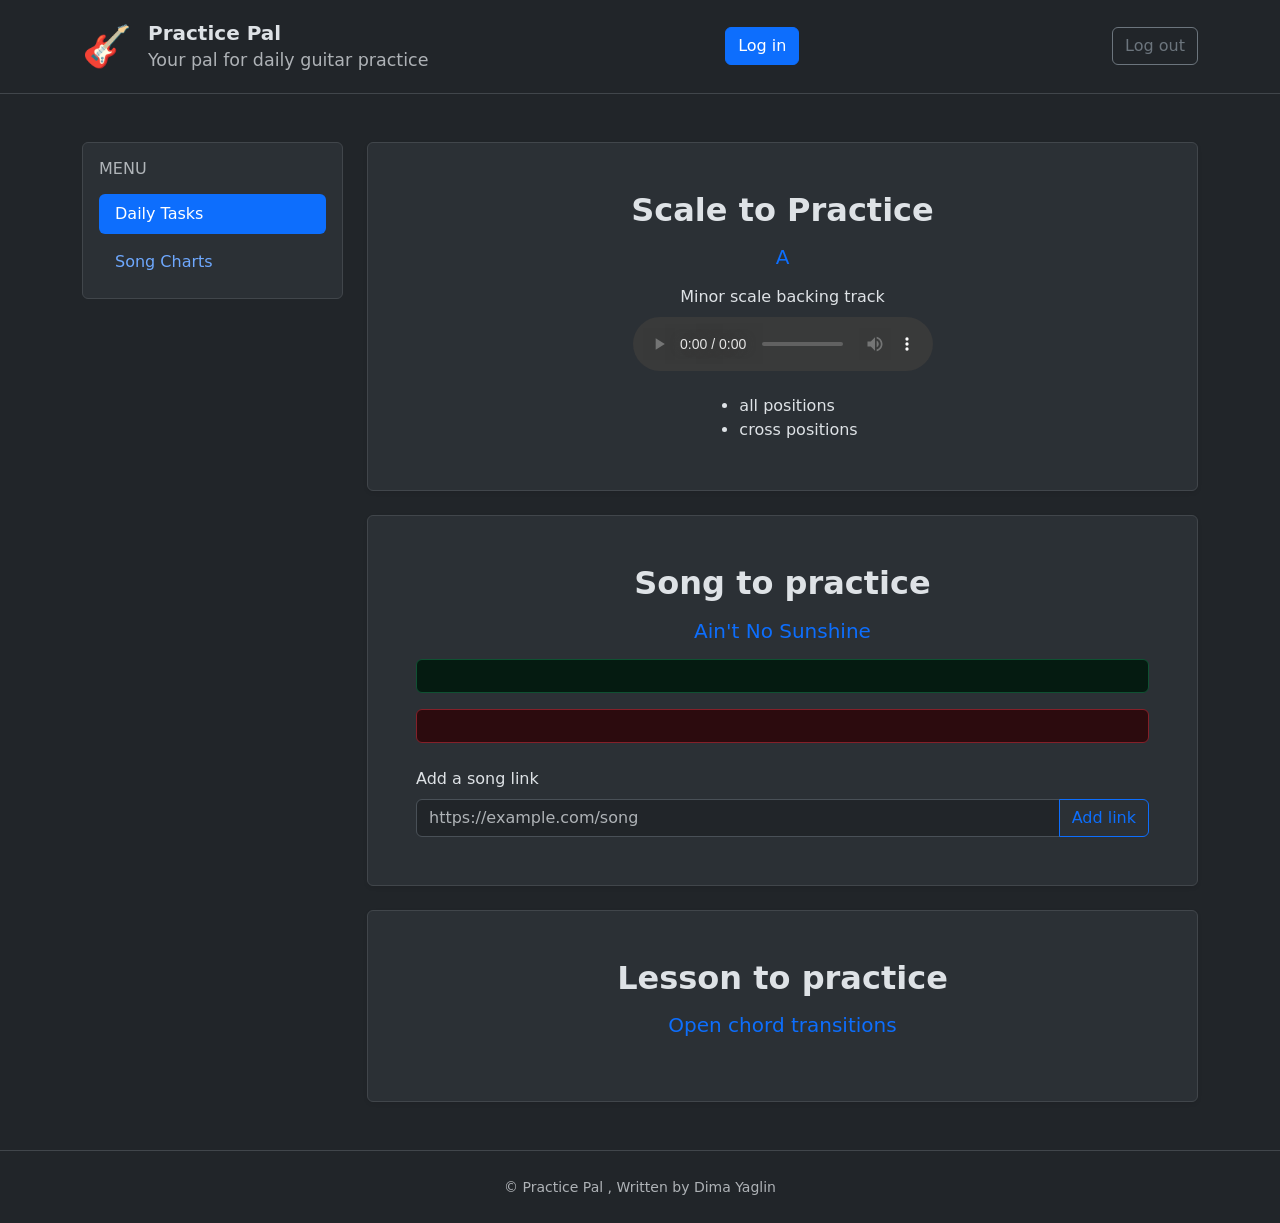
==== src/main/resources/templates/index.html @ 333ba880 "update" ====
<!doctype html>
<html lang="en" data-bs-theme="dark" xmlns:th="http://www.thymeleaf.org"
      xmlns:sec="http://www.thymeleaf.org/extras/spring-security">
  <head>
    <meta charset="utf-8">
    <meta name="viewport" content="width=device-width, initial-scale=1">
    <title>Practice Pal</title>
    <link
      rel="icon"
      type="image/svg+xml"
      href="data:image/svg+xml,%3Csvg xmlns='http://www.w3.org/2000/svg' viewBox='0 0 100 100'%3E%3Ctext y='.9em' font-size='90'%3E%F0%9F%8E%B8%3C/text%3E%3C/svg%3E"
    >
    <link
      href="https://cdn.jsdelivr.net/npm/bootstrap@5.3.3/dist/css/bootstrap.min.css"
      rel="stylesheet"
      integrity="sha384-QWTKZyjpPEjISv5WaRU9OFeRpok6YctnYmDr5pNlyT2bRjXh0JMhjY6hW+ALEwIH"
      crossorigin="anonymous"
    >
    <link rel="stylesheet" th:href="@{/css/style.css}">
  </head>
  <body class="d-flex min-vh-100 flex-column bg-body text-body">
    <header>
      <nav class="navbar bg-body border-bottom border-secondary-subtle py-3" aria-label="Main navigation">
        <div class="container d-flex justify-content-between align-items-center">
          <a class="navbar-brand d-flex align-items-center gap-3 me-0" th:href="@{/}">
            <span class="d-inline-flex align-items-center justify-content-center" aria-hidden="true">
              <span class="fs-1 lh-1">🎸</span>
            </span>
            <span class="d-flex flex-column lh-sm">
              <strong class="fs-5 text-body">Practice Pal</strong>
              <small class="text-body-secondary fw-normal mt-1">Your pal for daily guitar practice</small>
            </span>
          </a>
          <button class="btn btn-primary" type="button" data-bs-toggle="modal"
                  data-bs-target="#login-modal" sec:authorize="isAnonymous()">Log in</button>
          <div class="d-flex align-items-center gap-3" sec:authorize="isAuthenticated()">
            <span class="text-body-secondary" sec:authentication="name"></span>
            <form method="post" th:action="@{/logout}">
              <button class="btn btn-outline-secondary" type="submit">Log out</button>
            </form>
          </div>
        </div>
      </nav>
    </header>

    <main class="container flex-grow-1 py-4 py-md-5">
      <div class="row g-4">
        <aside class="col-12 col-lg-3" aria-label="Practice menu">
          <nav class="card bg-body-tertiary border border-secondary-subtle" aria-label="Practice sections">
            <div class="card-body">
              <h2 class="h6 text-uppercase text-body-secondary mb-3">Menu</h2>
              <ul class="nav nav-pills flex-column gap-2">
                <li class="nav-item">
                  <a class="nav-link active" aria-current="page" href="#daily-tasks">Daily Tasks</a>
                </li>
                <li class="nav-item">
                  <a class="nav-link" th:href="@{/song-charts}">Song Charts</a>
                </li>
              </ul>
            </div>
          </nav>
        </aside>

        <div class="col-12 col-lg-9">
          <div class="row g-4" id="daily-tasks">
            <section class="col-12" aria-labelledby="scale-heading">
              <div class="card bg-body-tertiary border border-secondary-subtle shadow-sm">
                <div class="card-body p-4 p-md-5 text-center">
                  <h1 class="card-title h2 fw-bold mb-3" id="scale-heading">Scale to Practice</h1>
                  <p class="h5 text-primary mb-3" th:text="${scaleToPractice}">A</p>
                  <div class="mb-3" th:if="${minorBackingTrackUrl != null}">
                    <p class="mb-2">Minor scale backing track</p>
                    <audio controls preload="none" th:src="${minorBackingTrackUrl}">
                      Your browser does not support audio playback.
                    </audio>
                  </div>
                  <ul class="d-inline-block text-start mb-0">
                    <li>all positions</li>
                    <li>cross positions</li>
                  </ul>
                </div>
              </div>
            </section>

            <section class="col-12" aria-labelledby="song-heading">
              <div class="card bg-body-tertiary border border-secondary-subtle shadow-sm">
                <div class="card-body p-4 p-md-5 text-center">
                  <h2 class="card-title h2 fw-bold mb-3" id="song-heading">Song to practice</h2>
                  <p class="h5 text-primary mb-0" th:text="${songToPractice}">Ain't No Sunshine</p>
                  <div class="alert alert-success mt-3 mb-0" role="status"
                       th:if="${linkSuccess != null}" th:text="${linkSuccess}"></div>
                  <div class="alert alert-danger mt-3 mb-0" role="alert"
                       th:if="${linkError != null}" th:text="${linkError}"></div>
                  <ul class="list-unstyled mt-3 mb-0" th:if="${!#lists.isEmpty(songLinks)}">
                    <li th:each="songLink : ${songLinks}" class="mb-2">
                      <a th:href="${songLink}" th:text="${songLink}"
                         target="_blank" rel="noopener noreferrer"></a>
                    </li>
                  </ul>
                  <form class="mt-4 text-start" method="post"
                        sec:authorize="hasRole('ADMIN')"
                        th:action="@{/songs/{index}/links(index=${songIndex})}">
                    <label class="form-label" for="song-link-url">Add a song link</label>
                    <div class="input-group">
                      <input class="form-control" id="song-link-url" name="url" type="url"
                             maxlength="2048" placeholder="https://example.com/song" required>
                      <button class="btn btn-outline-primary" type="submit">Add link</button>
                    </div>
                  </form>
                </div>
              </div>
            </section>

            <section class="col-12" aria-labelledby="lesson-heading">
              <div class="card bg-body-tertiary border border-secondary-subtle shadow-sm">
                <div class="card-body p-4 p-md-5 text-center">
                  <h2 class="card-title h2 fw-bold mb-3" id="lesson-heading">Lesson to practice</h2>
                  <p class="h5 text-primary mb-0" th:text="${lessonToPractice}">Open chord transitions</p>
                  <ul class="list-unstyled mt-3 mb-0" th:if="${!#lists.isEmpty(lessonLinks)}">
                    <li th:each="lessonLink : ${lessonLinks}" class="mb-2">
                      <a th:href="${lessonLink}" th:text="${lessonLink}"
                         target="_blank" rel="noopener noreferrer"></a>
                    </li>
                  </ul>
                </div>
              </div>
            </section>
          </div>
        </div>
      </div>
    </main>

    <footer class="mt-auto border-top border-secondary-subtle bg-body py-4 text-center text-body-secondary">
      <div class="container">
        <small>&copy; Practice Pal , Written by Dima Yaglin</small>
      </div>
    </footer>
    <script
      src="https://cdn.jsdelivr.net/npm/bootstrap@5.3.3/dist/js/bootstrap.bundle.min.js"
      integrity="sha384-YvpcrYf0tY3lHB60NNkmXc5s9fDVZLESaAA55NDzOxhy9GkcIdslK1eN7N6jIeHz"
      crossorigin="anonymous"
    ></script>
    <div th:replace="~{fragments/auth :: loginModal}"></div>
  </body>
</html>
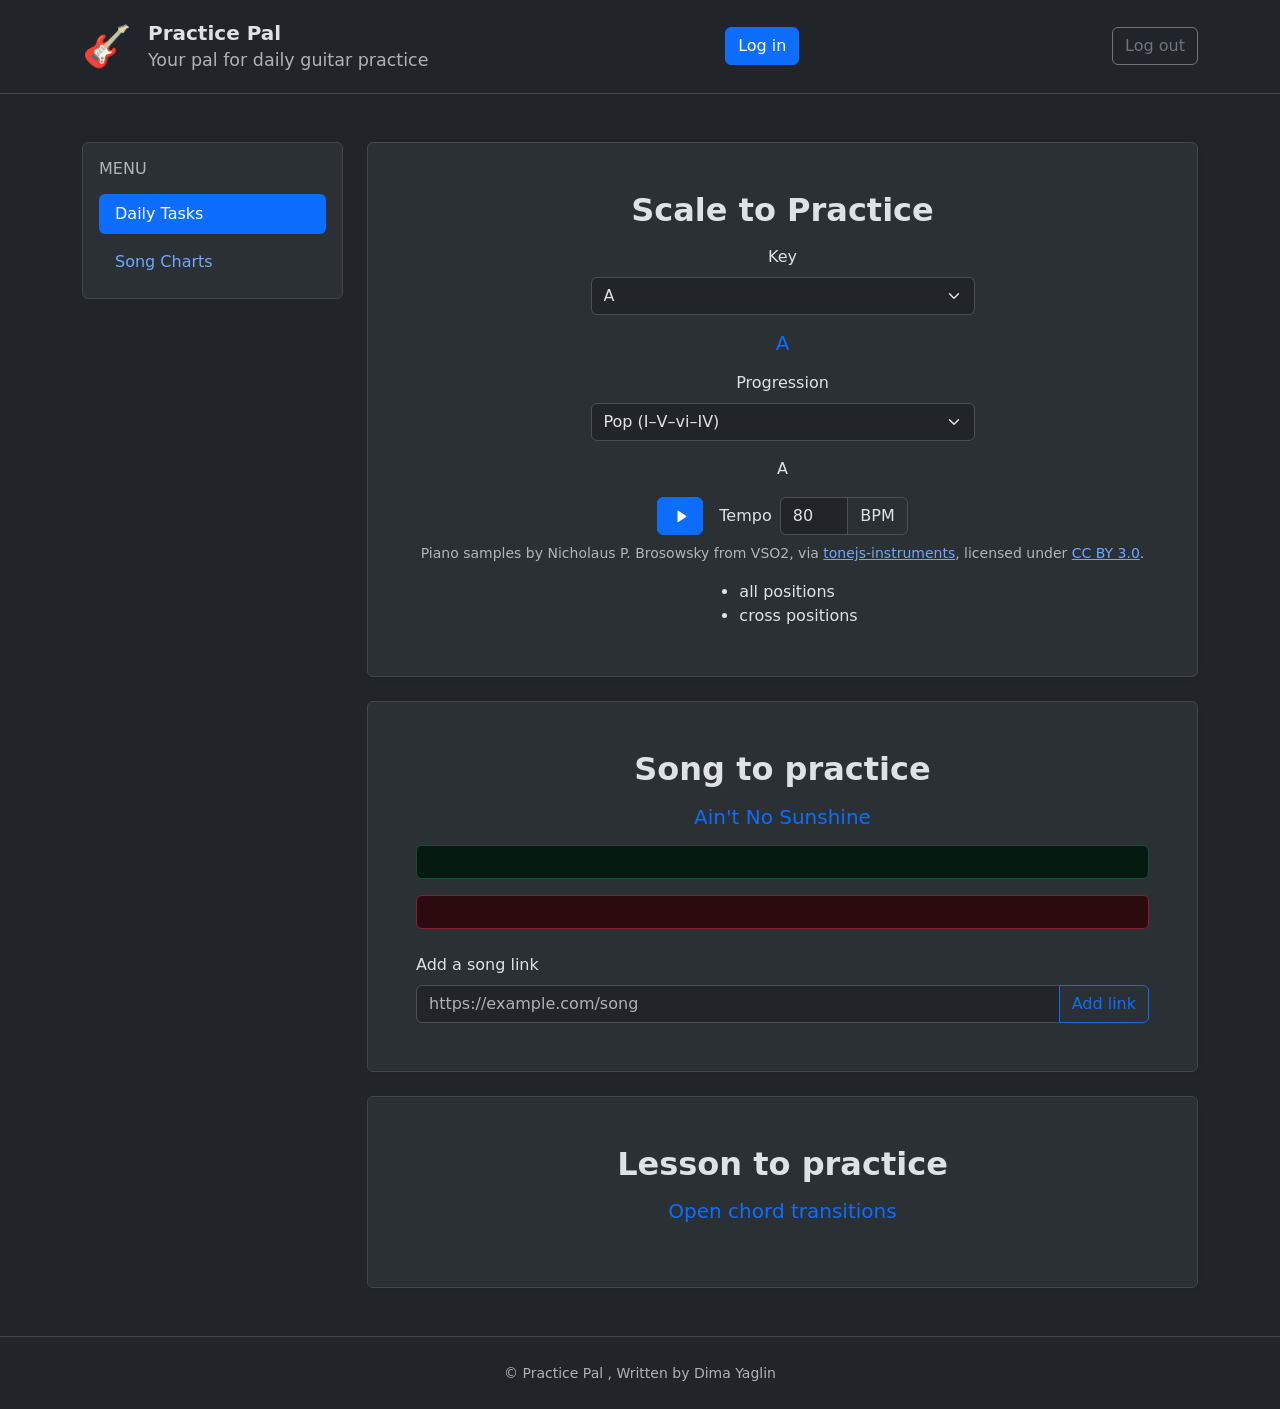
==== commit 2011f9e8: "update" ====
--- a/src/main/resources/templates/index.html
+++ b/src/main/resources/templates/index.html
@@ -67,12 +67,60 @@
               <div class="card bg-body-tertiary border border-secondary-subtle shadow-sm">
                 <div class="card-body p-4 p-md-5 text-center">
                   <h1 class="card-title h2 fw-bold mb-3" id="scale-heading">Scale to Practice</h1>
-                  <p class="h5 text-primary mb-3" th:text="${scaleToPractice}">A</p>
-                  <div class="mb-3" th:if="${minorBackingTrackUrl != null}">
-                    <p class="mb-2">Minor scale backing track</p>
-                    <audio controls preload="none" th:src="${minorBackingTrackUrl}">
-                      Your browser does not support audio playback.
-                    </audio>
+                  <label class="form-label mb-2" for="scale-type">Key</label>
+                  <select class="form-select mx-auto mb-3" id="scale-type"
+                          aria-label="Practice scale" style="max-width: 24rem">
+                    <option th:each="option : ${scaleOptions}" th:value="${option.key}"
+                            th:text="${option.label}"
+                            th:selected="${option.key == currentScaleKey}">A</option>
+                  </select>
+                  <p class="h5 text-primary mb-3" id="scale-display"
+                     th:text="${scaleToPractice}">A</p>
+                  <div class="mb-3" id="chord-progression">
+                    <label class="form-label mb-2" for="progression-type">Progression</label>
+                    <select class="form-select mx-auto mb-3" id="progression-type"
+                            aria-label="Chord progression type" style="max-width: 24rem">
+                      <option th:each="option : ${progressionOptions}"
+                              th:value="${option.id}" th:text="${option.label}"
+                              th:data-chords="${option.chordSequence}"
+                              th:data-chords-by-scale="${option.chordSequencesByScale}"
+                              th:selected="${optionStat.first}">Pop (I–V–vi–IV)</option>
+                    </select>
+                    <ul class="list-inline mb-0">
+                      <li class="list-inline-item chord-progression-chord"
+                          th:each="chord : ${chordProgression}"
+                          th:text="${chord}">A</li>
+                    </ul>
+                    <div class="d-flex flex-wrap justify-content-center align-items-center gap-2 mt-3">
+                      <button class="btn btn-primary" id="toggle-progression" type="button"
+                              aria-label="Play backing track" title="Play backing track"
+                              aria-pressed="false">
+                        <svg class="play-icon" xmlns="http://www.w3.org/2000/svg" width="20"
+                             height="20" fill="currentColor" viewBox="0 0 16 16" aria-hidden="true">
+                          <path d="M6 3.5a.5.5 0 0 1 .76-.43l6 4a.5.5 0 0 1 0 .86l-6 4A.5.5 0 0 1 6 11.5z"/>
+                        </svg>
+                        <svg class="stop-icon d-none" xmlns="http://www.w3.org/2000/svg" width="20"
+                             height="20" fill="currentColor" viewBox="0 0 16 16" aria-hidden="true">
+                          <path d="M4.5 4A.5.5 0 0 1 5 3.5h6a.5.5 0 0 1 .5.5v8a.5.5 0 0 1-.5.5H5a.5.5 0 0 1-.5-.5z"/>
+                        </svg>
+                      </button>
+                      <label class="form-label mb-0 ms-2" for="progression-tempo">Tempo</label>
+                      <div class="input-group" style="width: 8rem">
+                        <input class="form-control" id="progression-tempo" type="number"
+                               min="40" max="200" value="80" aria-label="Tempo in beats per minute">
+                        <span class="input-group-text">BPM</span>
+                      </div>
+                    </div>
+                    <p class="small text-body-secondary mt-2 mb-0" id="progression-status"
+                       role="status" aria-live="polite"></p>
+                    <p class="small text-body-secondary mb-0">
+                      Piano samples by Nicholaus P. Brosowsky from VSO2, via
+                      <a href="https://github.com/nbrosowsky/tonejs-instruments"
+                         target="_blank" rel="noopener noreferrer">tonejs-instruments</a>,
+                      licensed under
+                      <a href="https://creativecommons.org/licenses/by/3.0/"
+                         target="_blank" rel="noopener noreferrer">CC BY 3.0</a>.
+                    </p>
                   </div>
                   <ul class="d-inline-block text-start mb-0">
                     <li>all positions</li>
@@ -141,5 +189,6 @@
       crossorigin="anonymous"
     ></script>
     <div th:replace="~{fragments/auth :: loginModal}"></div>
+    <script defer th:src="@{/js/chord-progression.js}"></script>
   </body>
 </html>
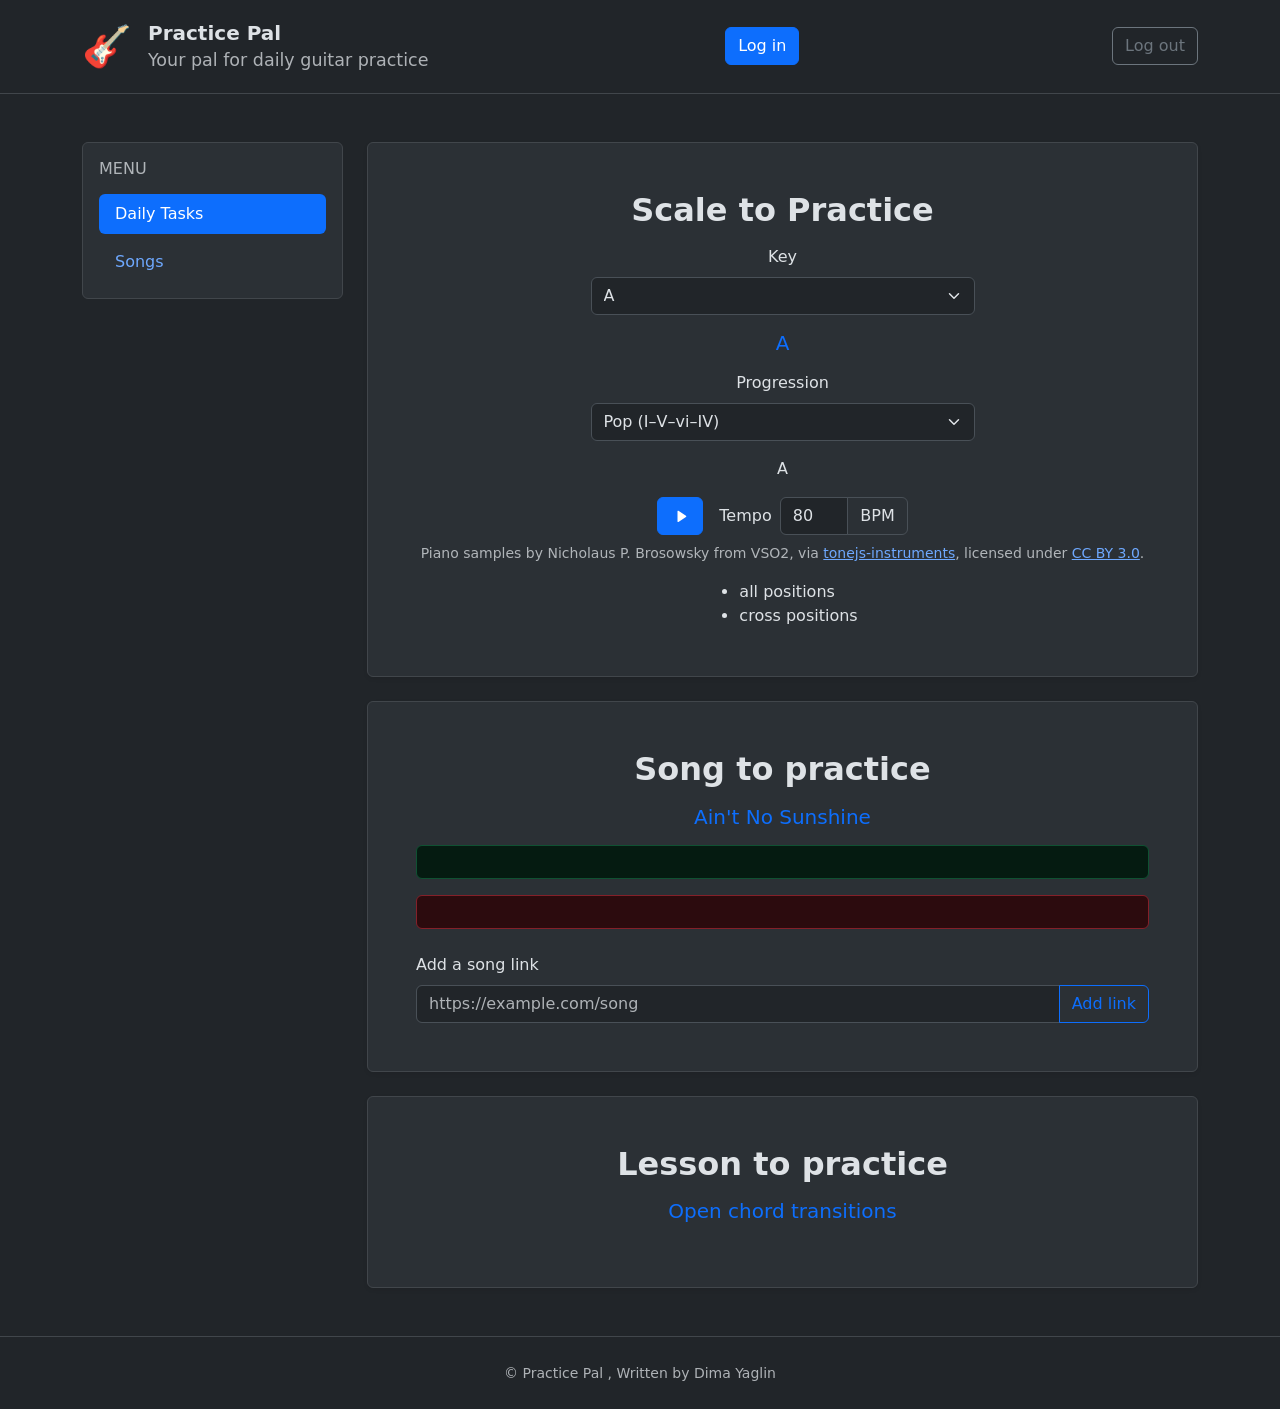
==== commit 994c670e: "update" ====
--- a/src/main/resources/templates/index.html
+++ b/src/main/resources/templates/index.html
@@ -54,7 +54,7 @@
                   <a class="nav-link active" aria-current="page" href="#daily-tasks">Daily Tasks</a>
                 </li>
                 <li class="nav-item">
-                  <a class="nav-link" th:href="@{/song-charts}">Song Charts</a>
+                  <a class="nav-link" th:href="@{/song-charts}">Songs</a>
                 </li>
               </ul>
             </div>
@@ -76,14 +76,13 @@
                   </select>
                   <p class="h5 text-primary mb-3" id="scale-display"
                      th:text="${scaleToPractice}">A</p>
-                  <div class="mb-3" id="chord-progression">
+                  <div class="mb-3" id="chord-progression"
+                       th:data-progressions="${progressionData}">
                     <label class="form-label mb-2" for="progression-type">Progression</label>
                     <select class="form-select mx-auto mb-3" id="progression-type"
                             aria-label="Chord progression type" style="max-width: 24rem">
                       <option th:each="option : ${progressionOptions}"
                               th:value="${option.id}" th:text="${option.label}"
-                              th:data-chords="${option.chordSequence}"
-                              th:data-chords-by-scale="${option.chordSequencesByScale}"
                               th:selected="${optionStat.first}">Pop (I–V–vi–IV)</option>
                     </select>
                     <ul class="list-inline mb-0">
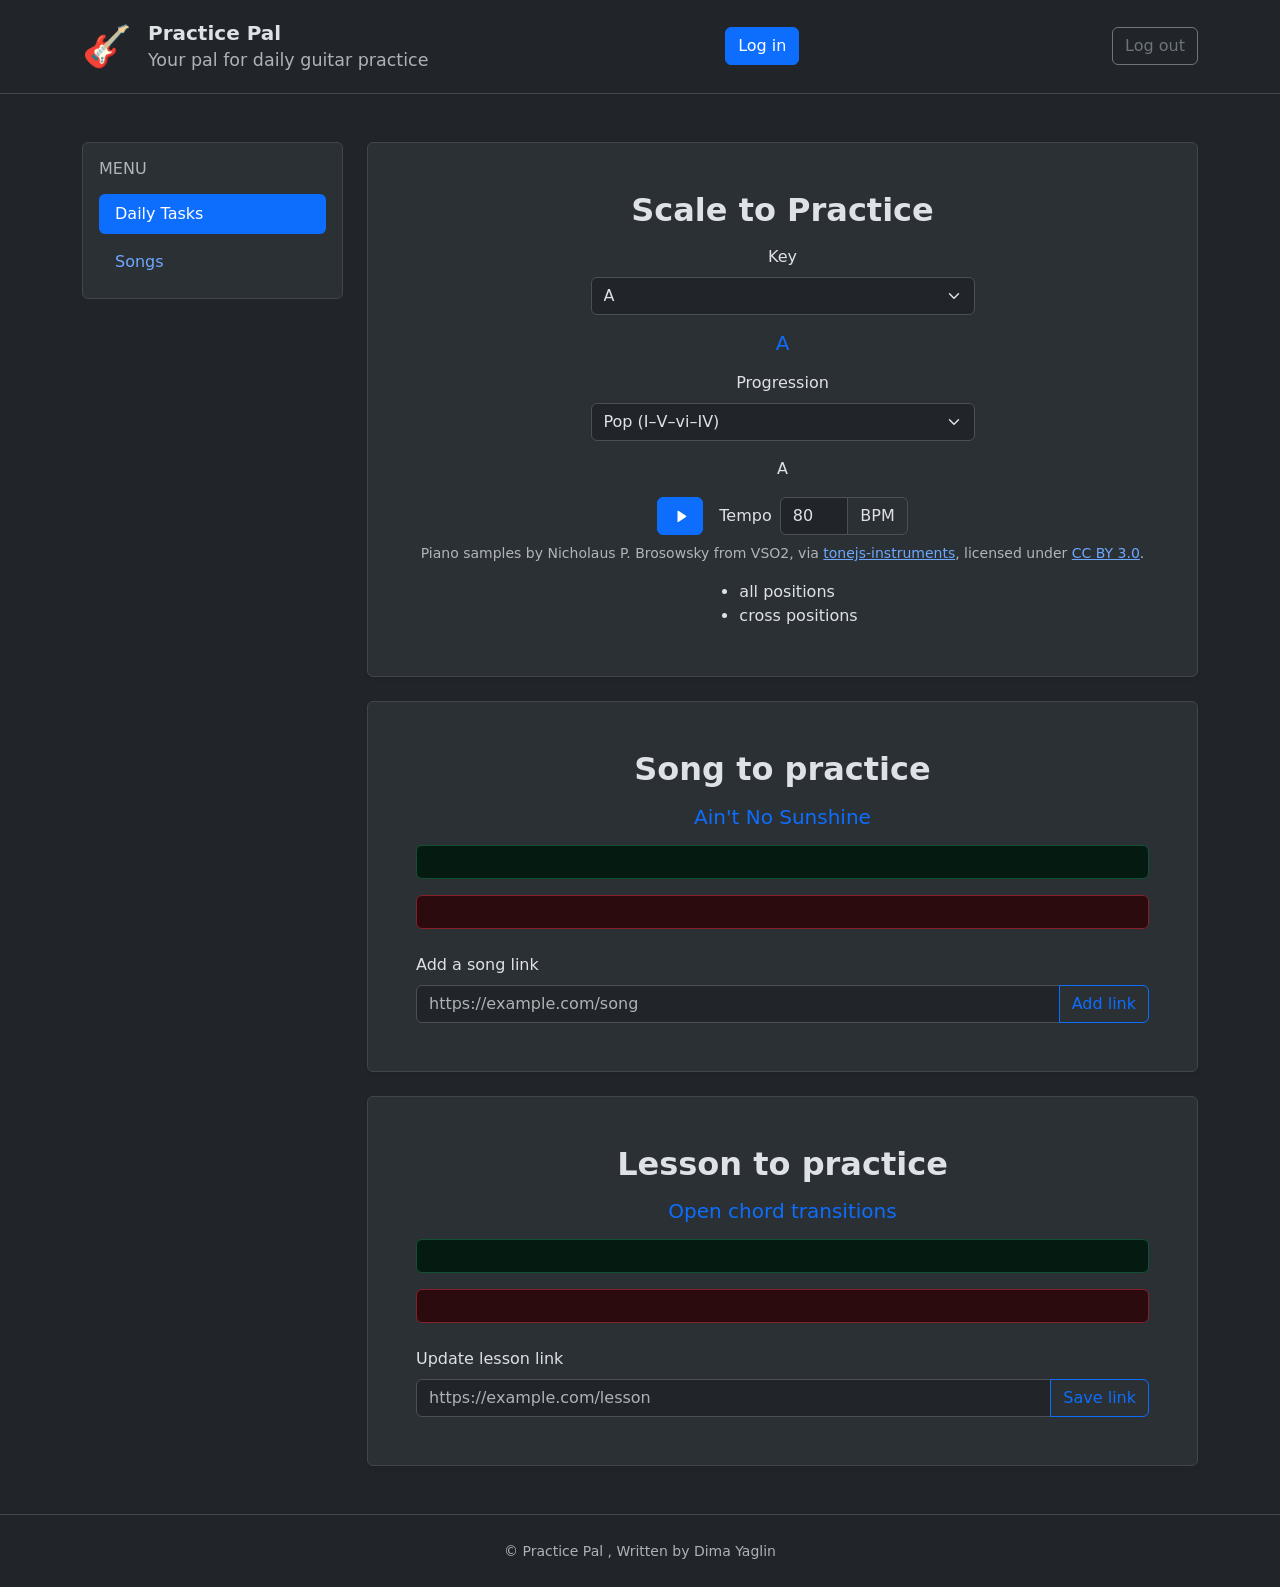
==== commit d41c453f: "update" ====
--- a/src/main/resources/templates/index.html
+++ b/src/main/resources/templates/index.html
@@ -163,12 +163,25 @@
                 <div class="card-body p-4 p-md-5 text-center">
                   <h2 class="card-title h2 fw-bold mb-3" id="lesson-heading">Lesson to practice</h2>
                   <p class="h5 text-primary mb-0" th:text="${lessonToPractice}">Open chord transitions</p>
-                  <ul class="list-unstyled mt-3 mb-0" th:if="${!#lists.isEmpty(lessonLinks)}">
-                    <li th:each="lessonLink : ${lessonLinks}" class="mb-2">
-                      <a th:href="${lessonLink}" th:text="${lessonLink}"
-                         target="_blank" rel="noopener noreferrer"></a>
-                    </li>
-                  </ul>
+                  <p class="mt-3 mb-0" th:if="${lessonLink != null and !#strings.isEmpty(lessonLink)}">
+                    <a th:href="${lessonLink}" th:text="${lessonLink}"
+                       target="_blank" rel="noopener noreferrer"></a>
+                  </p>
+                  <div class="alert alert-success mt-3 mb-0" role="status"
+                       th:if="${lessonLinkSuccess != null}" th:text="${lessonLinkSuccess}"></div>
+                  <div class="alert alert-danger mt-3 mb-0" role="alert"
+                       th:if="${lessonLinkError != null}" th:text="${lessonLinkError}"></div>
+                  <form class="mt-4 text-start" method="post"
+                        sec:authorize="hasRole('ADMIN')"
+                        th:action="@{/lessons/{id}/link(id=${lessonId})}">
+                    <label class="form-label" for="lesson-link-url">Update lesson link</label>
+                    <div class="input-group">
+                      <input class="form-control" id="lesson-link-url" name="url" type="url"
+                             maxlength="2048" placeholder="https://example.com/lesson"
+                             th:value="${lessonLink}">
+                      <button class="btn btn-outline-primary" type="submit">Save link</button>
+                    </div>
+                  </form>
                 </div>
               </div>
             </section>
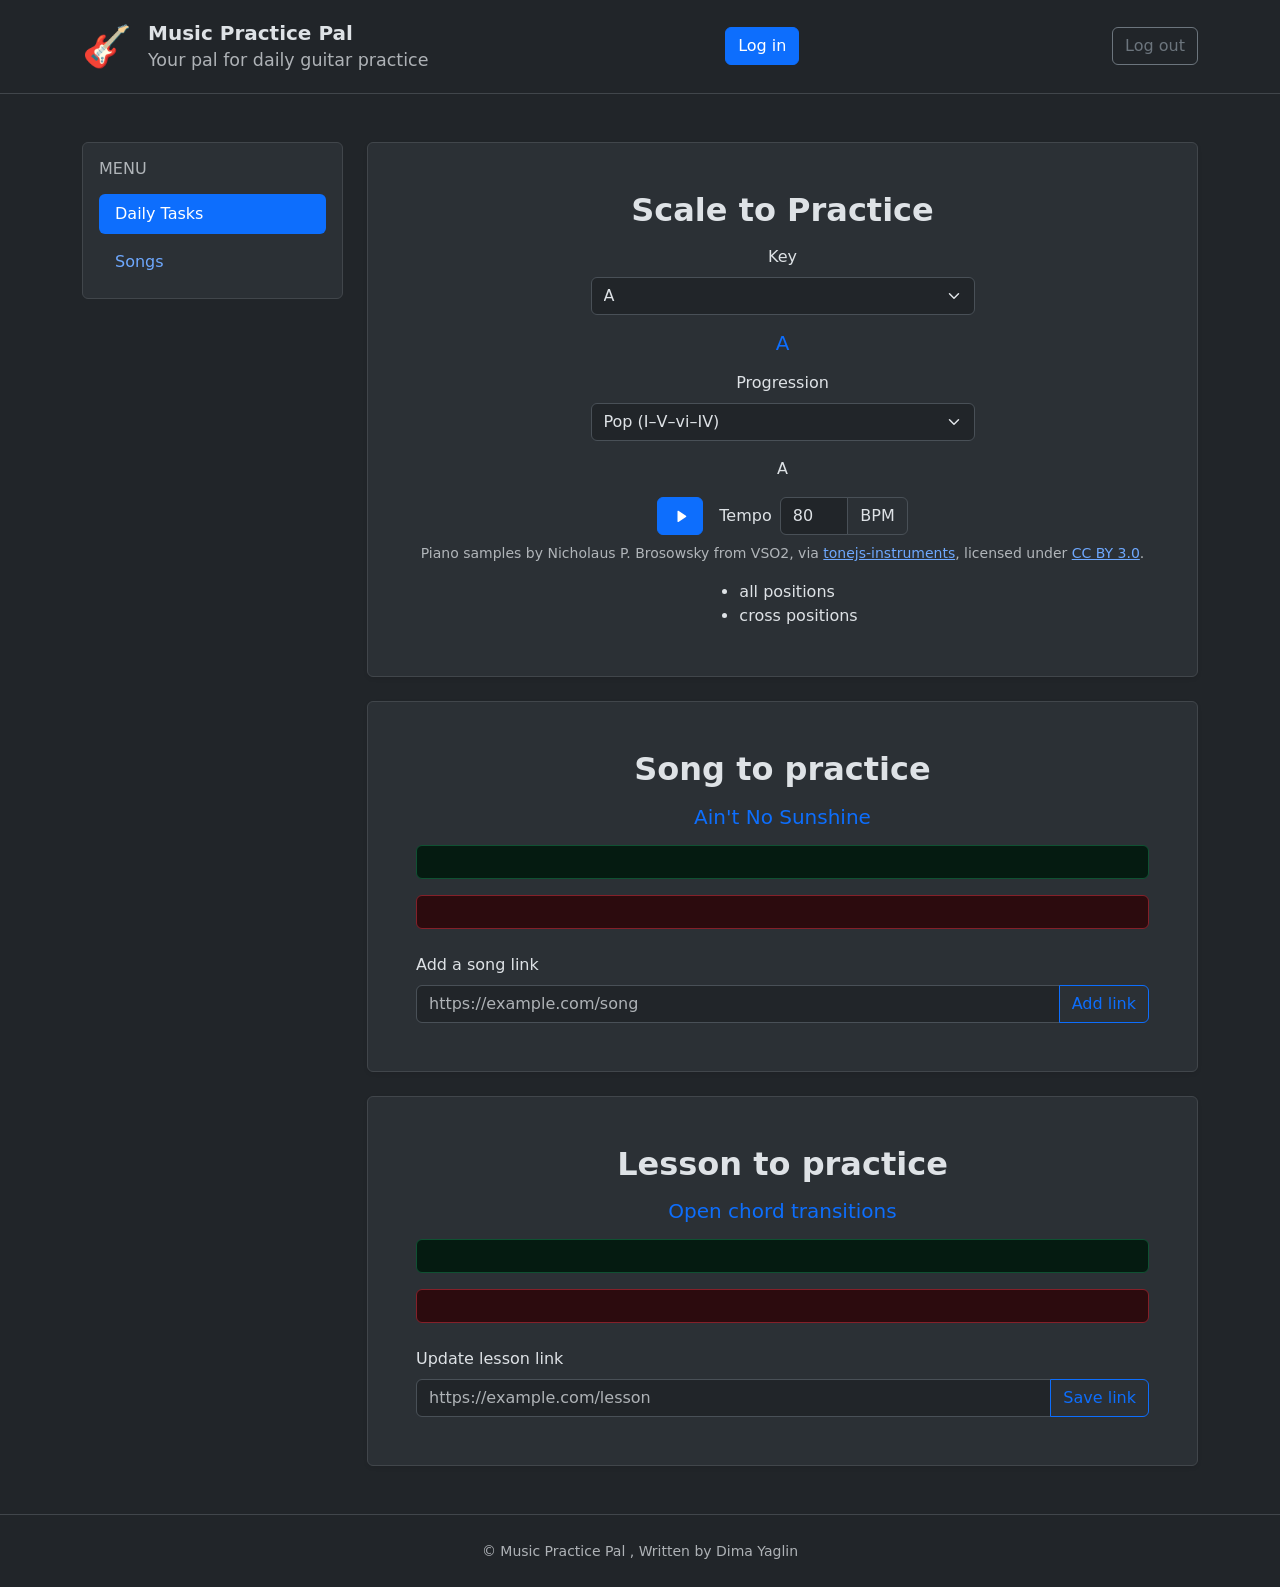
==== commit 618998b0: "update" ====
--- a/src/main/resources/templates/index.html
+++ b/src/main/resources/templates/index.html
@@ -27,7 +27,7 @@
               <span class="fs-1 lh-1">🎸</span>
             </span>
             <span class="d-flex flex-column lh-sm">
-              <strong class="fs-5 text-body">Practice Pal</strong>
+              <strong class="fs-5 text-body">Music Practice Pal</strong>
               <small class="text-body-secondary fw-normal mt-1">Your pal for daily guitar practice</small>
             </span>
           </a>
@@ -192,7 +192,7 @@
 
     <footer class="mt-auto border-top border-secondary-subtle bg-body py-4 text-center text-body-secondary">
       <div class="container">
-        <small>&copy; Practice Pal , Written by Dima Yaglin</small>
+        <small>&copy; Music Practice Pal , Written by Dima Yaglin</small>
       </div>
     </footer>
     <script
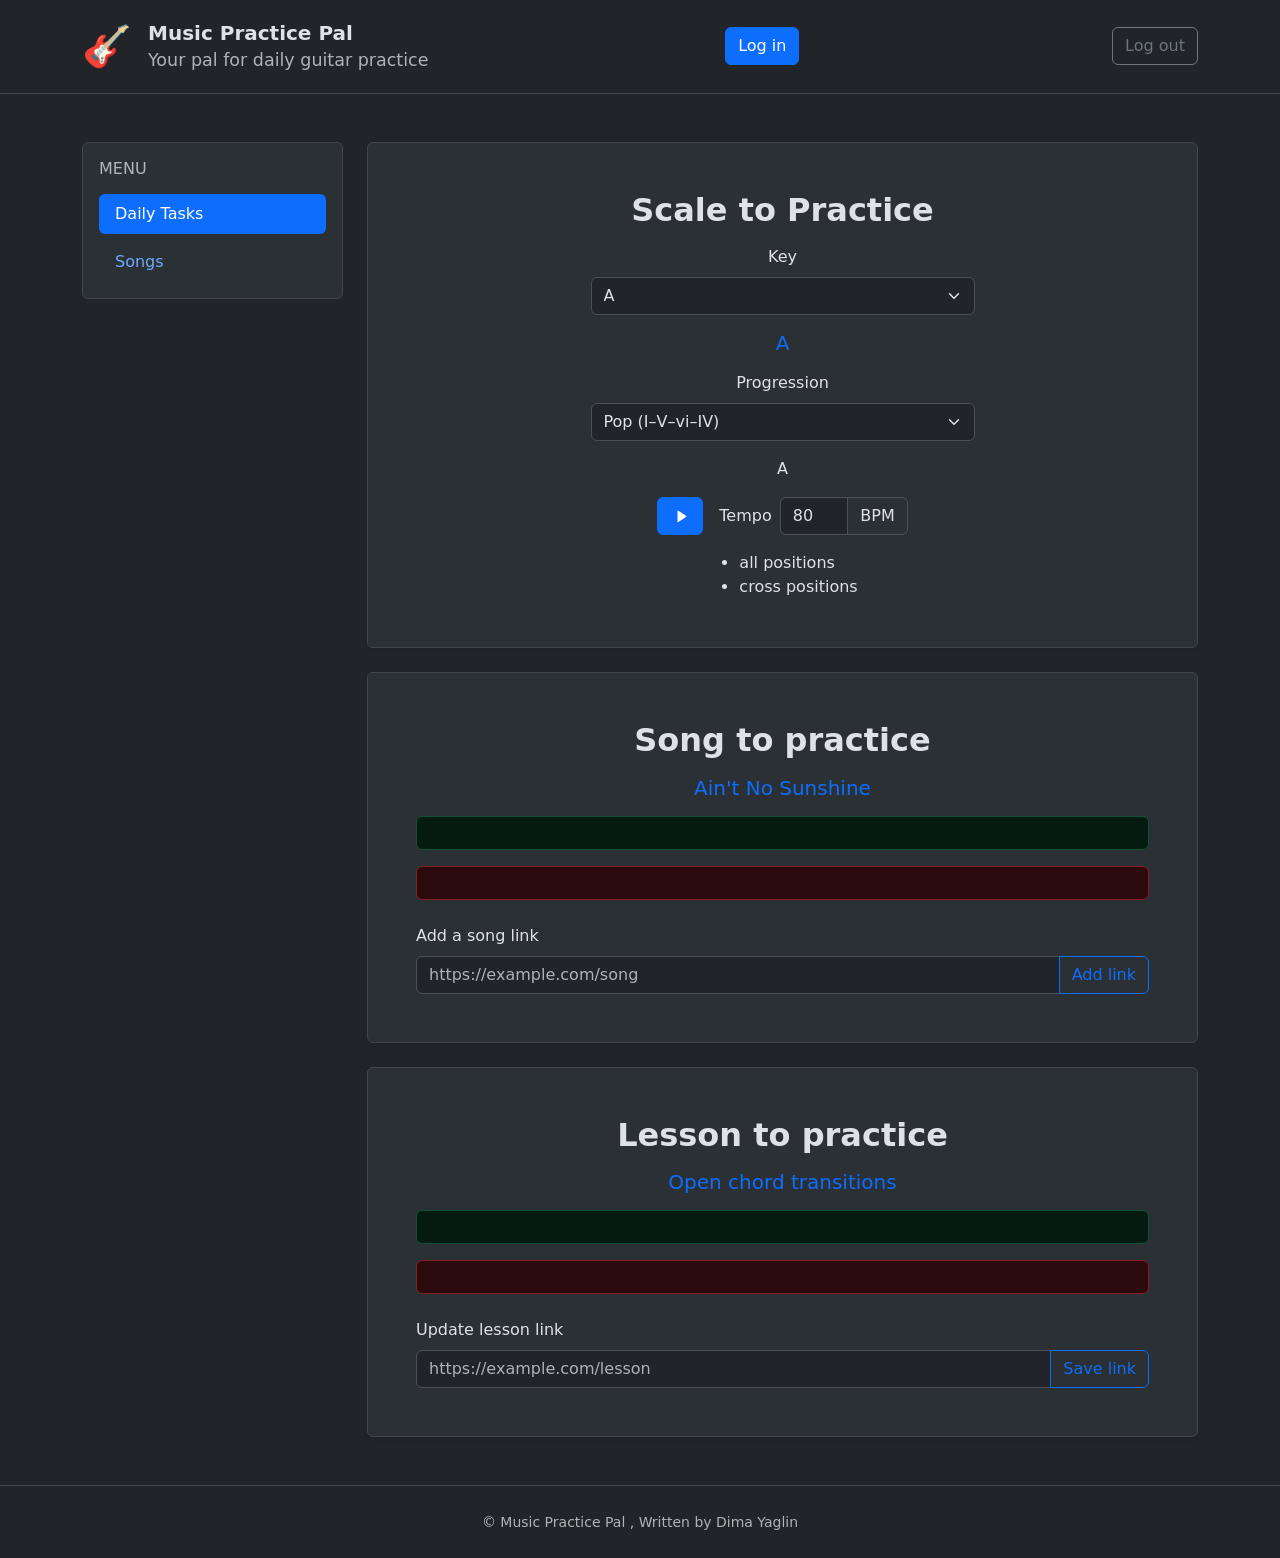
==== commit 0e132c7c: "update" ====
--- a/src/main/resources/templates/index.html
+++ b/src/main/resources/templates/index.html
@@ -112,14 +112,6 @@
                     </div>
                     <p class="small text-body-secondary mt-2 mb-0" id="progression-status"
                        role="status" aria-live="polite"></p>
-                    <p class="small text-body-secondary mb-0">
-                      Piano samples by Nicholaus P. Brosowsky from VSO2, via
-                      <a href="https://github.com/nbrosowsky/tonejs-instruments"
-                         target="_blank" rel="noopener noreferrer">tonejs-instruments</a>,
-                      licensed under
-                      <a href="https://creativecommons.org/licenses/by/3.0/"
-                         target="_blank" rel="noopener noreferrer">CC BY 3.0</a>.
-                    </p>
                   </div>
                   <ul class="d-inline-block text-start mb-0">
                     <li>all positions</li>
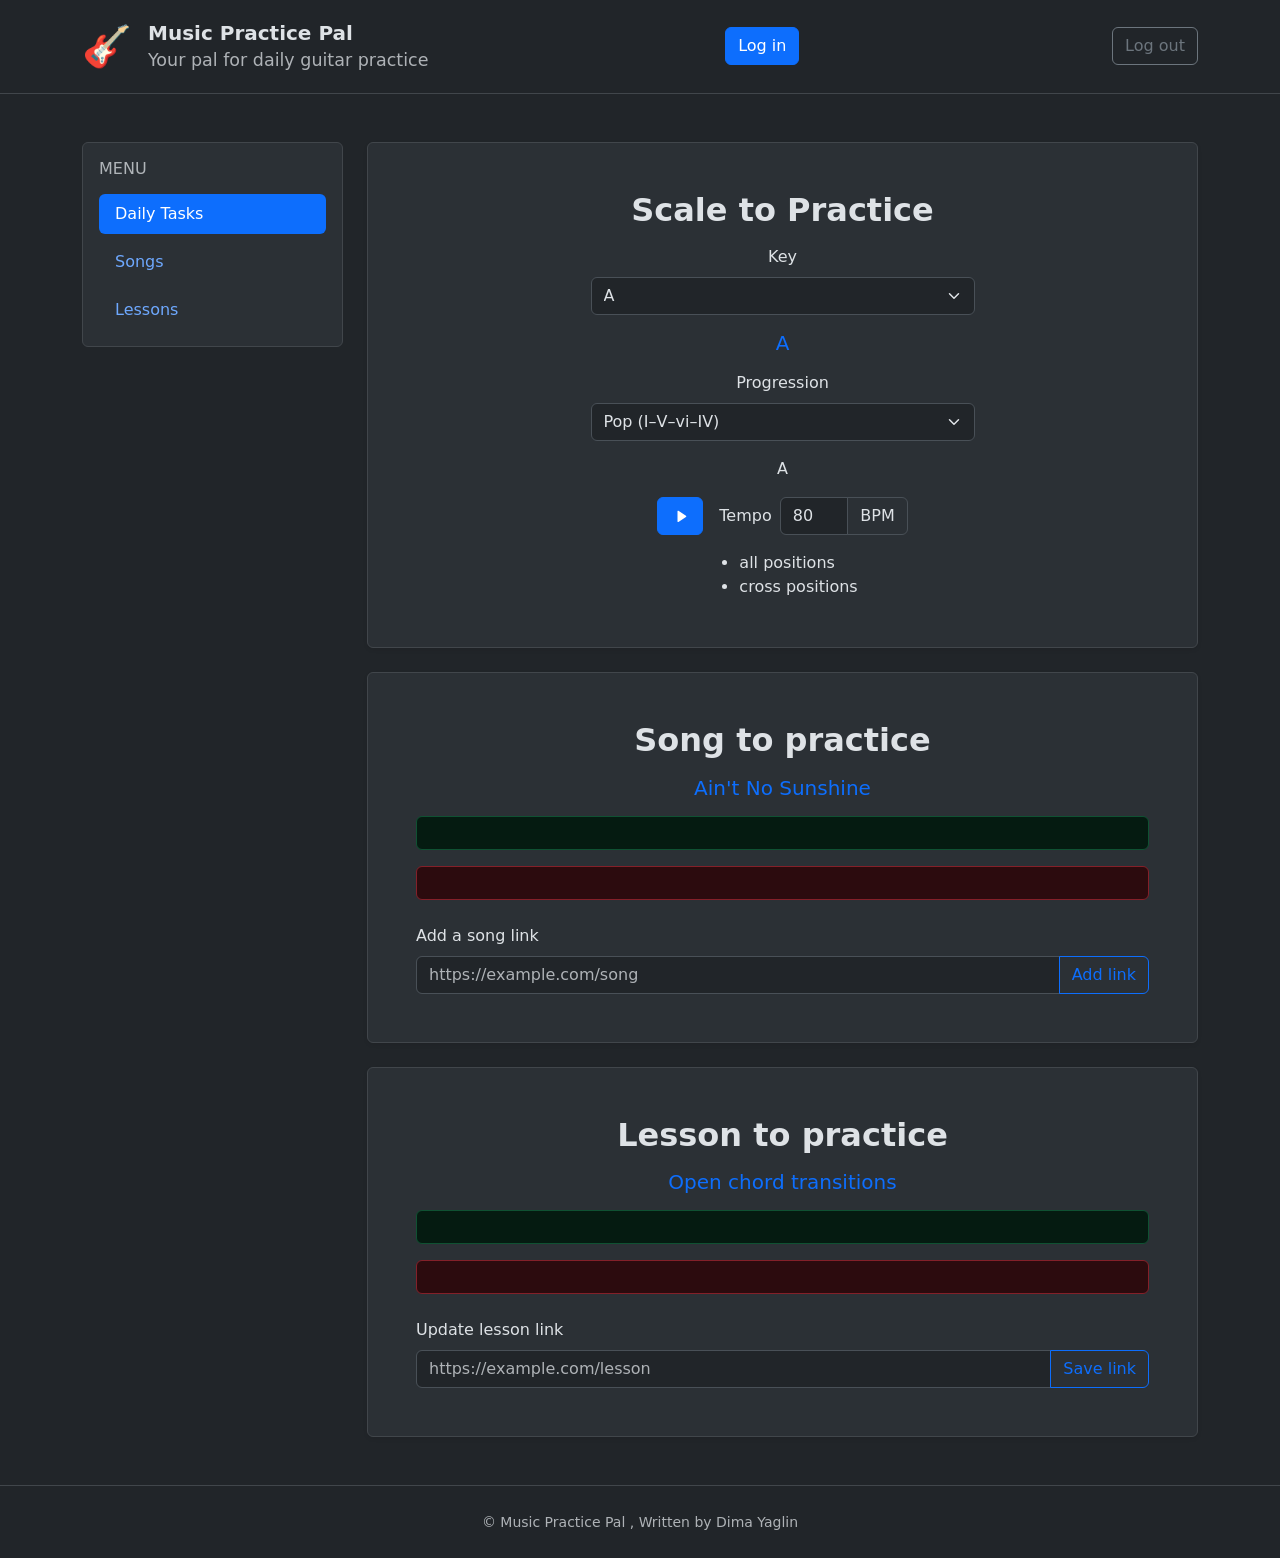
==== commit 26785352: "update" ====
--- a/src/main/resources/templates/index.html
+++ b/src/main/resources/templates/index.html
@@ -55,6 +55,9 @@
                 </li>
                 <li class="nav-item">
                   <a class="nav-link" th:href="@{/song-charts}">Songs</a>
+                </li>
+                <li class="nav-item">
+                  <a class="nav-link" th:href="@{/lessons}">Lessons</a>
                 </li>
               </ul>
             </div>
